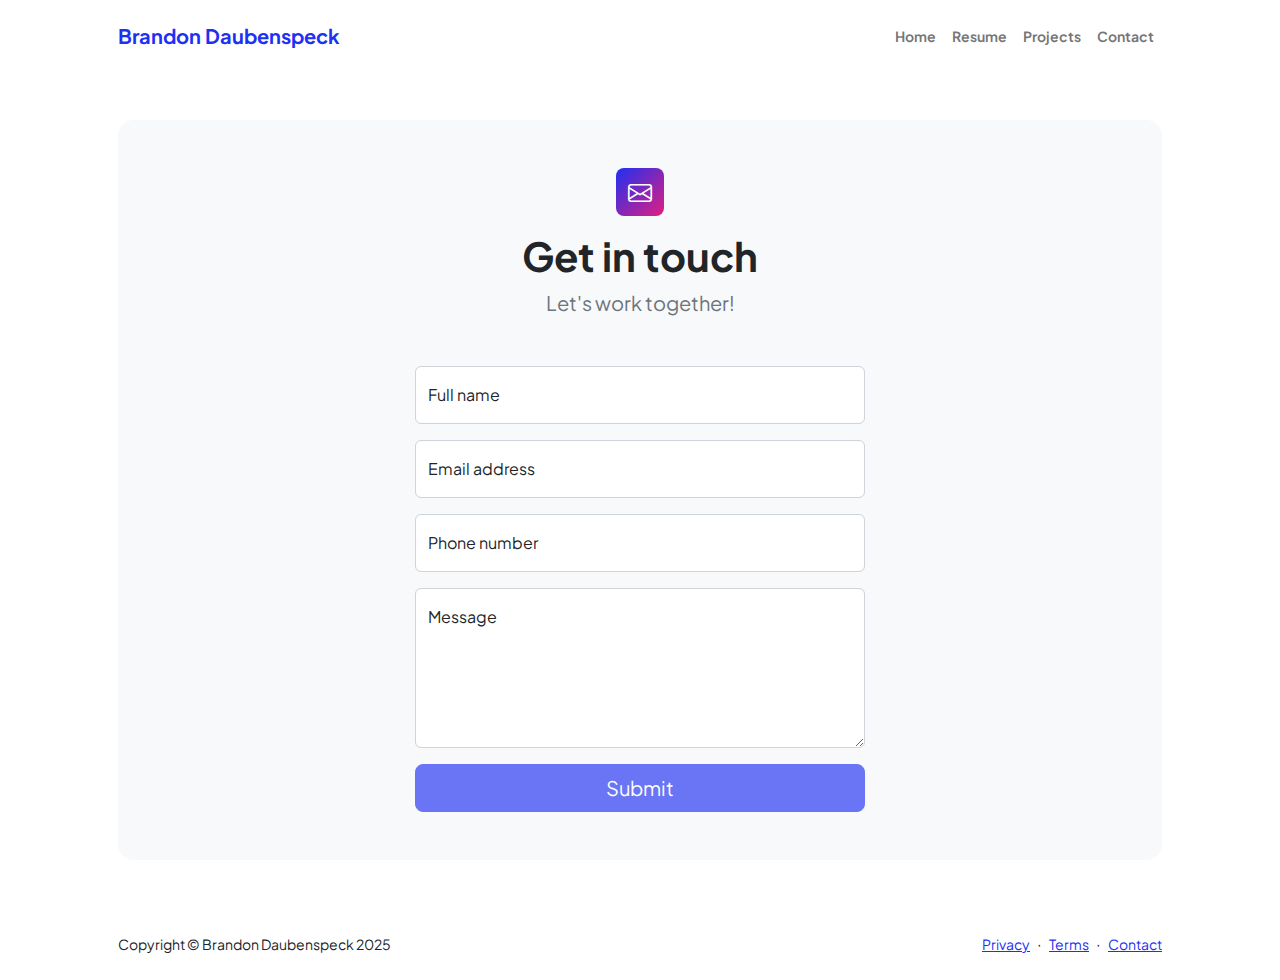
==== contact.html @ 02013da6 "Removed unnecessary folder nesting" ====
<!DOCTYPE html>
<html lang="en">
    <head>
        <meta charset="utf-8" />
        <meta name="viewport" content="width=device-width, initial-scale=1, shrink-to-fit=no" />
        <meta name="description" content="Personal profile and public portfolio for Brandon Daubenspeck" />
        <meta name="author" content="Brandon Daubenspeck" />
        <title>Brandon Daubenspeck Portfolio</title>
        <!-- Web Tab Icon-->
        <link rel="icon" type="image/x-icon" href="assets/Dice.png" />
        <!-- Custom Google font-->
        <link rel="preconnect" href="https://fonts.googleapis.com" />
        <link rel="preconnect" href="https://fonts.gstatic.com" crossorigin />
        <link href="https://fonts.googleapis.com/css2?family=Plus+Jakarta+Sans:wght@100;200;300;400;500;600;700;800;900&amp;display=swap" rel="stylesheet" />
        <!-- Bootstrap icons-->
        <link href="https://cdn.jsdelivr.net/npm/bootstrap-icons@1.8.1/font/bootstrap-icons.css" rel="stylesheet" />
        <!-- Core theme CSS (includes Bootstrap)-->
        <link href="css/styles.css" rel="stylesheet" />
    </head>
    <body class="d-flex flex-column">
        <main class="flex-shrink-0">
            <!-- Navigation-->
            <nav class="navbar navbar-expand-lg navbar-light bg-white py-3">
                <div class="container px-5">
                    <a class="navbar-brand" href="index.html"><span class="fw-bolder text-primary">Brandon Daubenspeck</span></a>
                    <button class="navbar-toggler" type="button" data-bs-toggle="collapse" data-bs-target="#navbarSupportedContent" aria-controls="navbarSupportedContent" aria-expanded="false" aria-label="Toggle navigation"><span class="navbar-toggler-icon"></span></button>
                    <div class="collapse navbar-collapse" id="navbarSupportedContent">
                        <ul class="navbar-nav ms-auto mb-2 mb-lg-0 small fw-bolder">
                            <li class="nav-item"><a class="nav-link" href="index.html">Home</a></li>
                            <li class="nav-item"><a class="nav-link" href="resume.html">Resume</a></li>
                            <li class="nav-item"><a class="nav-link" href="projects.html">Projects</a></li>
                            <li class="nav-item"><a class="nav-link" href="contact.html">Contact</a></li>
                        </ul>
                    </div>
                </div>
            </nav>
            <!-- Page content-->
            <section class="py-5">
                <div class="container px-5">
                    <!-- Contact form-->
                    <div class="bg-light rounded-4 py-5 px-4 px-md-5">
                        <div class="text-center mb-5">
                            <div class="feature bg-primary bg-gradient-primary-to-secondary text-white rounded-3 mb-3"><i class="bi bi-envelope"></i></div>
                            <h1 class="fw-bolder">Get in touch</h1>
                            <p class="lead fw-normal text-muted mb-0">Let's work together!</p>
                        </div>
                        <div class="row gx-5 justify-content-center">
                            <div class="col-lg-8 col-xl-6">
                                <!-- * * * * * * * * * * * * * * *-->
                                <!-- * * SB Forms Contact Form * *-->
                                <!-- * * * * * * * * * * * * * * *-->
                                <!-- This form is pre-integrated with SB Forms.-->
                                <!-- To make this form functional, sign up at-->
                                <!-- https://startbootstrap.com/solution/contact-forms-->
                                <!-- to get an API token!-->
                                <form id="contactForm" data-sb-form-api-token="API_TOKEN">
                                    <!-- Name input-->
                                    <div class="form-floating mb-3">
                                        <input class="form-control" id="name" type="text" placeholder="Enter your name..." data-sb-validations="required" />
                                        <label for="name">Full name</label>
                                        <div class="invalid-feedback" data-sb-feedback="name:required">A name is required.</div>
                                    </div>
                                    <!-- Email address input-->
                                    <div class="form-floating mb-3">
                                        <input class="form-control" id="email" type="email" placeholder="name@example.com" data-sb-validations="required,email" />
                                        <label for="email">Email address</label>
                                        <div class="invalid-feedback" data-sb-feedback="email:required">An email is required.</div>
                                        <div class="invalid-feedback" data-sb-feedback="email:email">Email is not valid.</div>
                                    </div>
                                    <!-- Phone number input-->
                                    <div class="form-floating mb-3">
                                        <input class="form-control" id="phone" type="tel" placeholder="(123) 456-7890" data-sb-validations="required" />
                                        <label for="phone">Phone number</label>
                                        <div class="invalid-feedback" data-sb-feedback="phone:required">A phone number is required.</div>
                                    </div>
                                    <!-- Message input-->
                                    <div class="form-floating mb-3">
                                        <textarea class="form-control" id="message" type="text" placeholder="Enter your message here..." style="height: 10rem" data-sb-validations="required"></textarea>
                                        <label for="message">Message</label>
                                        <div class="invalid-feedback" data-sb-feedback="message:required">A message is required.</div>
                                    </div>
                                    <!-- Submit success message-->
                                    <!---->
                                    <!-- This is what your users will see when the form-->
                                    <!-- has successfully submitted-->
                                    <div class="d-none" id="submitSuccessMessage">
                                        <div class="text-center mb-3">
                                            <div class="fw-bolder">Form submission successful!</div>
                                            To activate this form, sign up at
                                            <br />
                                            <a href="https://startbootstrap.com/solution/contact-forms">https://startbootstrap.com/solution/contact-forms</a>
                                        </div>
                                    </div>
                                    <!-- Submit error message-->
                                    <!---->
                                    <!-- This is what your users will see when there is-->
                                    <!-- an error submitting the form-->
                                    <div class="d-none" id="submitErrorMessage"><div class="text-center text-danger mb-3">Error sending message!</div></div>
                                    <!-- Submit Button-->
                                    <div class="d-grid"><button class="btn btn-primary btn-lg disabled" id="submitButton" type="submit">Submit</button></div>
                                </form>
                            </div>
                        </div>
                    </div>
                </div>
            </section>
        </main>
        <!-- Footer-->
        <footer class="bg-white py-4 mt-auto">
            <div class="container px-5">
                <div class="row align-items-center justify-content-between flex-column flex-sm-row">
                    <div class="col-auto"><div class="small m-0">Copyright &copy; Brandon Daubenspeck 2025</div></div>
                    <div class="col-auto">
                        <a class="small" href="#!">Privacy</a>
                        <span class="mx-1">&middot;</span>
                        <a class="small" href="#!">Terms</a>
                        <span class="mx-1">&middot;</span>
                        <a class="small" href="#!">Contact</a>
                    </div>
                </div>
            </div>
        </footer>
        <!-- Bootstrap core JS-->
        <script src="https://cdn.jsdelivr.net/npm/bootstrap@5.2.3/dist/js/bootstrap.bundle.min.js"></script>
        <!-- Core theme JS-->
        <script src="js/scripts.js"></script>
        <!-- * * * * * * * * * * * * * * * * * * * * * * * * * * * * * * * * * * * * * * * *-->
        <!-- * *                               SB Forms JS                               * *-->
        <!-- * * Activate your form at https://startbootstrap.com/solution/contact-forms * *-->
        <!-- * * * * * * * * * * * * * * * * * * * * * * * * * * * * * * * * * * * * * * * *-->
        <script src="https://cdn.startbootstrap.com/sb-forms-latest.js"></script>
    </body>
</html>
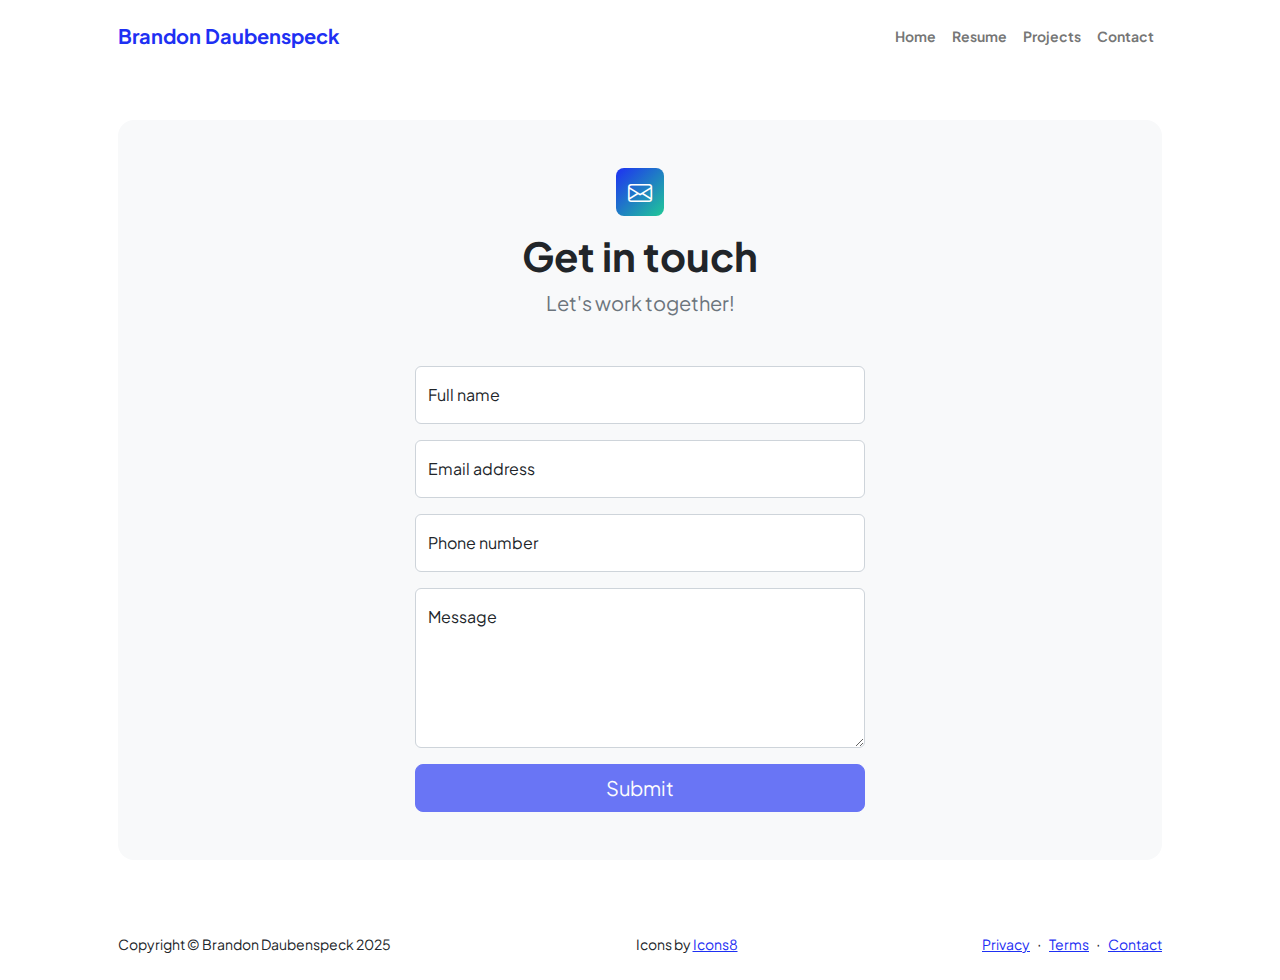
==== commit 478ca00e: "Added credit to Icons8, changed many stylings and references, added github and linkedin links, added" ====
--- a/contact.html
+++ b/contact.html
@@ -110,6 +110,7 @@
             <div class="container px-5">
                 <div class="row align-items-center justify-content-between flex-column flex-sm-row">
                     <div class="col-auto"><div class="small m-0">Copyright &copy; Brandon Daubenspeck 2025</div></div>
+                    <div class="col-auto"><div class="small">Icons by <a href="https://icons8.com/">Icons8</a></div></div>
                     <div class="col-auto">
                         <a class="small" href="#!">Privacy</a>
                         <span class="mx-1">&middot;</span>
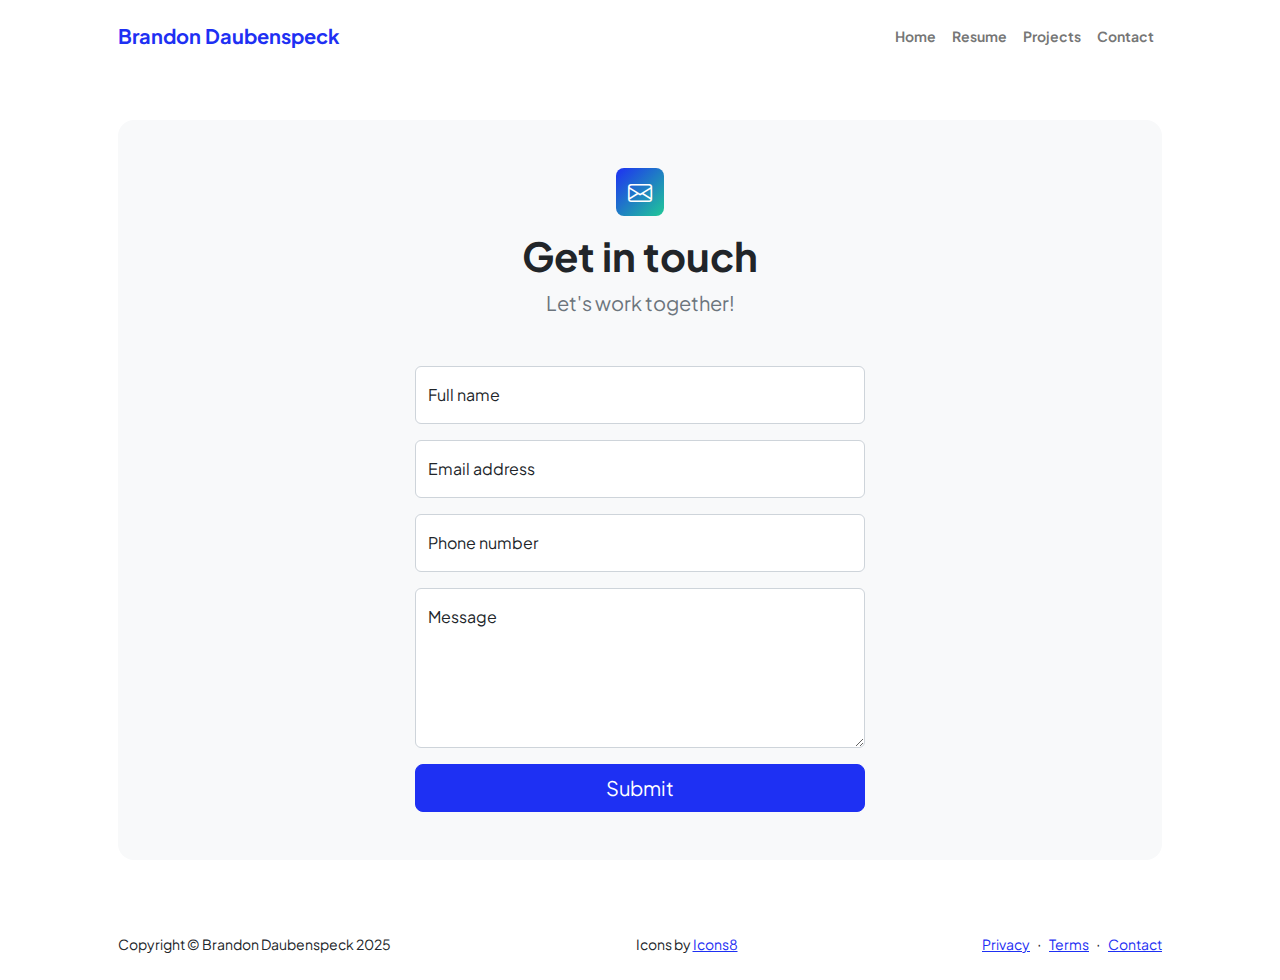
==== commit 3abe80ab: "un-disable submit" ====
--- a/contact.html
+++ b/contact.html
@@ -53,29 +53,29 @@
                                 <!-- To make this form functional, sign up at-->
                                 <!-- https://startbootstrap.com/solution/contact-forms-->
                                 <!-- to get an API token!-->
-                                <form id="contactForm" data-sb-form-api-token="API_TOKEN">
+                                <form id="contactForm" action="https://formsubmit.co/tekesofe@mailgolem.com" method="POST">
                                     <!-- Name input-->
                                     <div class="form-floating mb-3">
-                                        <input class="form-control" id="name" type="text" placeholder="Enter your name..." data-sb-validations="required" />
+                                        <input class="form-control" id="name" type="text" name="name" placeholder="Enter your name..." data-sb-validations="required" />
                                         <label for="name">Full name</label>
                                         <div class="invalid-feedback" data-sb-feedback="name:required">A name is required.</div>
                                     </div>
                                     <!-- Email address input-->
                                     <div class="form-floating mb-3">
-                                        <input class="form-control" id="email" type="email" placeholder="name@example.com" data-sb-validations="required,email" />
+                                        <input class="form-control" id="email" type="email" name="email" placeholder="name@example.com" data-sb-validations="required,email" />
                                         <label for="email">Email address</label>
                                         <div class="invalid-feedback" data-sb-feedback="email:required">An email is required.</div>
                                         <div class="invalid-feedback" data-sb-feedback="email:email">Email is not valid.</div>
                                     </div>
                                     <!-- Phone number input-->
                                     <div class="form-floating mb-3">
-                                        <input class="form-control" id="phone" type="tel" placeholder="(123) 456-7890" data-sb-validations="required" />
+                                        <input class="form-control" id="phone" type="tel" name="phone" placeholder="(123) 456-7890" data-sb-validations="required" />
                                         <label for="phone">Phone number</label>
                                         <div class="invalid-feedback" data-sb-feedback="phone:required">A phone number is required.</div>
                                     </div>
                                     <!-- Message input-->
                                     <div class="form-floating mb-3">
-                                        <textarea class="form-control" id="message" type="text" placeholder="Enter your message here..." style="height: 10rem" data-sb-validations="required"></textarea>
+                                        <textarea class="form-control" id="message" type="text" name="message" placeholder="Enter your message here..." style="height: 10rem" data-sb-validations="required"></textarea>
                                         <label for="message">Message</label>
                                         <div class="invalid-feedback" data-sb-feedback="message:required">A message is required.</div>
                                     </div>
@@ -86,9 +86,6 @@
                                     <div class="d-none" id="submitSuccessMessage">
                                         <div class="text-center mb-3">
                                             <div class="fw-bolder">Form submission successful!</div>
-                                            To activate this form, sign up at
-                                            <br />
-                                            <a href="https://startbootstrap.com/solution/contact-forms">https://startbootstrap.com/solution/contact-forms</a>
                                         </div>
                                     </div>
                                     <!-- Submit error message-->
@@ -97,7 +94,7 @@
                                     <!-- an error submitting the form-->
                                     <div class="d-none" id="submitErrorMessage"><div class="text-center text-danger mb-3">Error sending message!</div></div>
                                     <!-- Submit Button-->
-                                    <div class="d-grid"><button class="btn btn-primary btn-lg disabled" id="submitButton" type="submit">Submit</button></div>
+                                    <div class="d-grid"><button class="btn btn-primary btn-lg" id="submitButton" type="submit">Submit</button></div>
                                 </form>
                             </div>
                         </div>
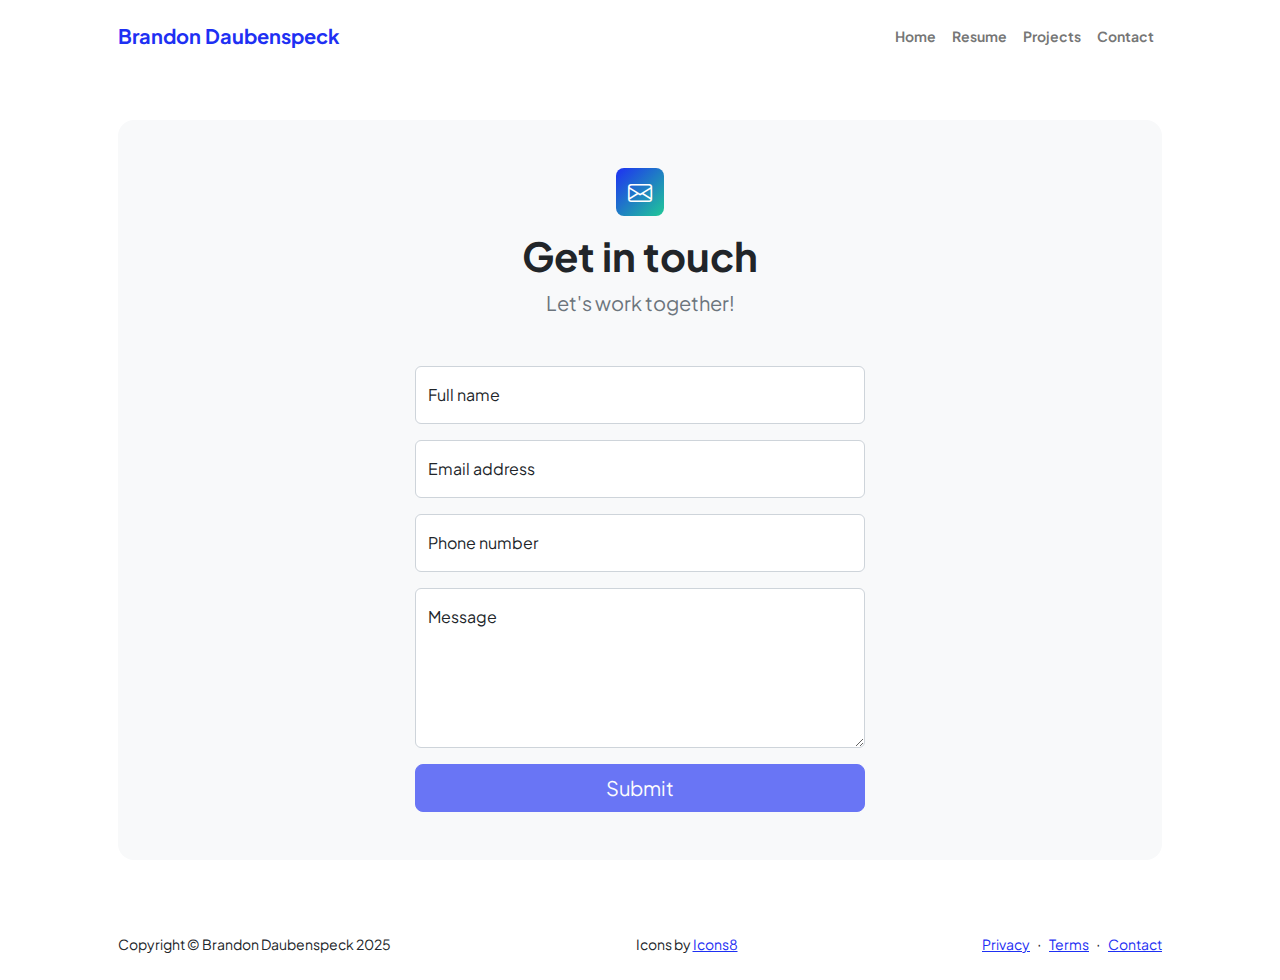
==== commit 1c98230e: "changed temp email and re-disabled button as testing has not gone over well, and it's 1am" ====
--- a/contact.html
+++ b/contact.html
@@ -49,11 +49,7 @@
                                 <!-- * * * * * * * * * * * * * * *-->
                                 <!-- * * SB Forms Contact Form * *-->
                                 <!-- * * * * * * * * * * * * * * *-->
-                                <!-- This form is pre-integrated with SB Forms.-->
-                                <!-- To make this form functional, sign up at-->
-                                <!-- https://startbootstrap.com/solution/contact-forms-->
-                                <!-- to get an API token!-->
-                                <form id="contactForm" action="https://formsubmit.co/tekesofe@mailgolem.com" method="POST">
+                                <form id="contactForm" action="https://formsubmit.co/gawokumi@mailgolem.com" method="POST">
                                     <!-- Name input-->
                                     <div class="form-floating mb-3">
                                         <input class="form-control" id="name" type="text" name="name" placeholder="Enter your name..." data-sb-validations="required" />
@@ -94,7 +90,7 @@
                                     <!-- an error submitting the form-->
                                     <div class="d-none" id="submitErrorMessage"><div class="text-center text-danger mb-3">Error sending message!</div></div>
                                     <!-- Submit Button-->
-                                    <div class="d-grid"><button class="btn btn-primary btn-lg" id="submitButton" type="submit">Submit</button></div>
+                                    <div class="d-grid"><button class="btn btn-primary btn-lg disabled" id="submitButton" type="submit">Submit</button></div>
                                 </form>
                             </div>
                         </div>
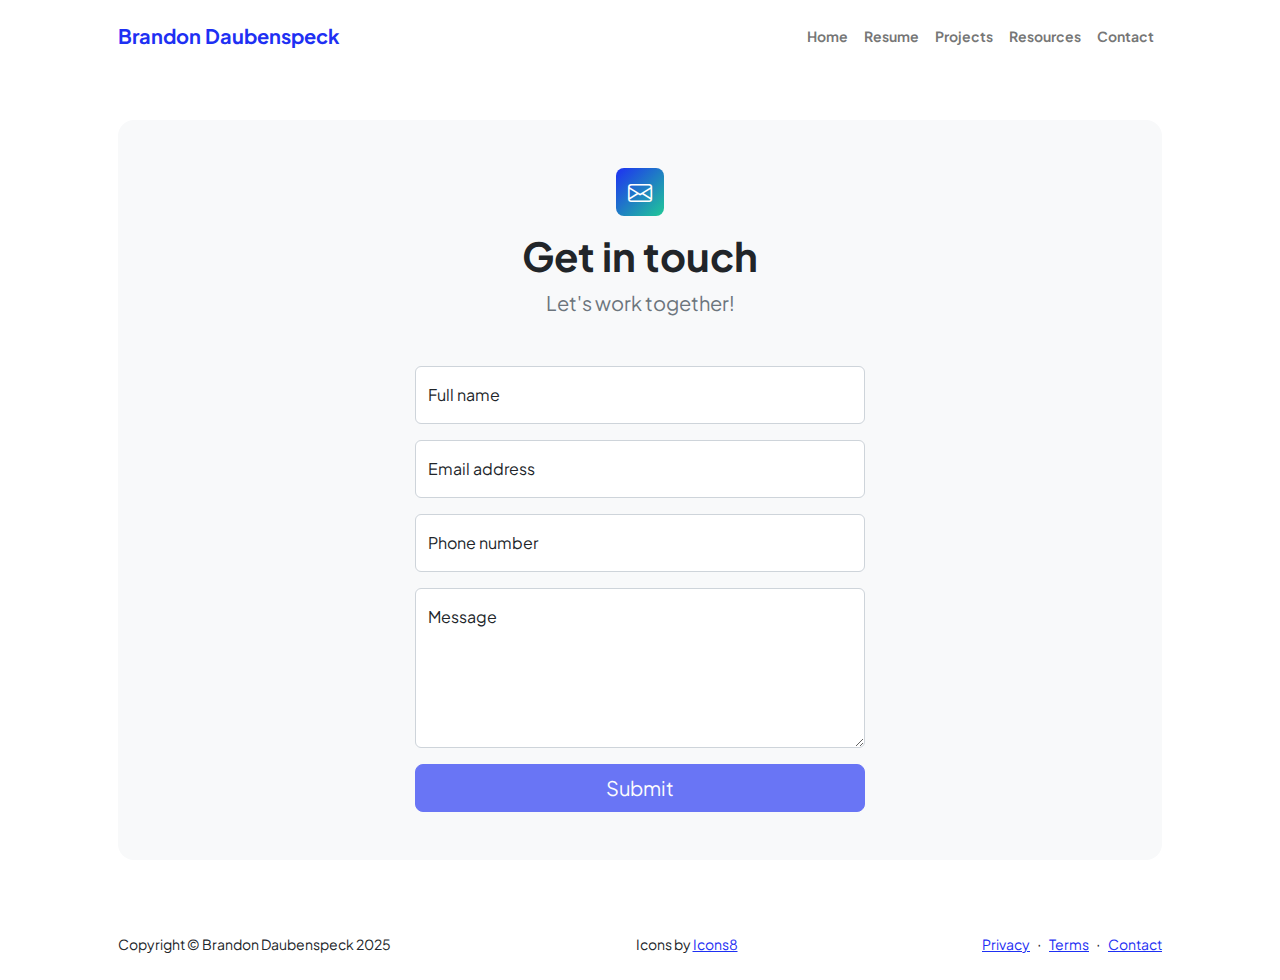
==== commit 0c4f3e6a: "Added a new temp page to start adding more personal touches to the site. Made nav bar sticky to redu" ====
--- a/contact.html
+++ b/contact.html
@@ -29,6 +29,7 @@
                             <li class="nav-item"><a class="nav-link" href="index.html">Home</a></li>
                             <li class="nav-item"><a class="nav-link" href="resume.html">Resume</a></li>
                             <li class="nav-item"><a class="nav-link" href="projects.html">Projects</a></li>
+                            <li class="nav-item"><a class="nav-link" href="resources.html">Resources</a></li>
                             <li class="nav-item"><a class="nav-link" href="contact.html">Contact</a></li>
                         </ul>
                     </div>
